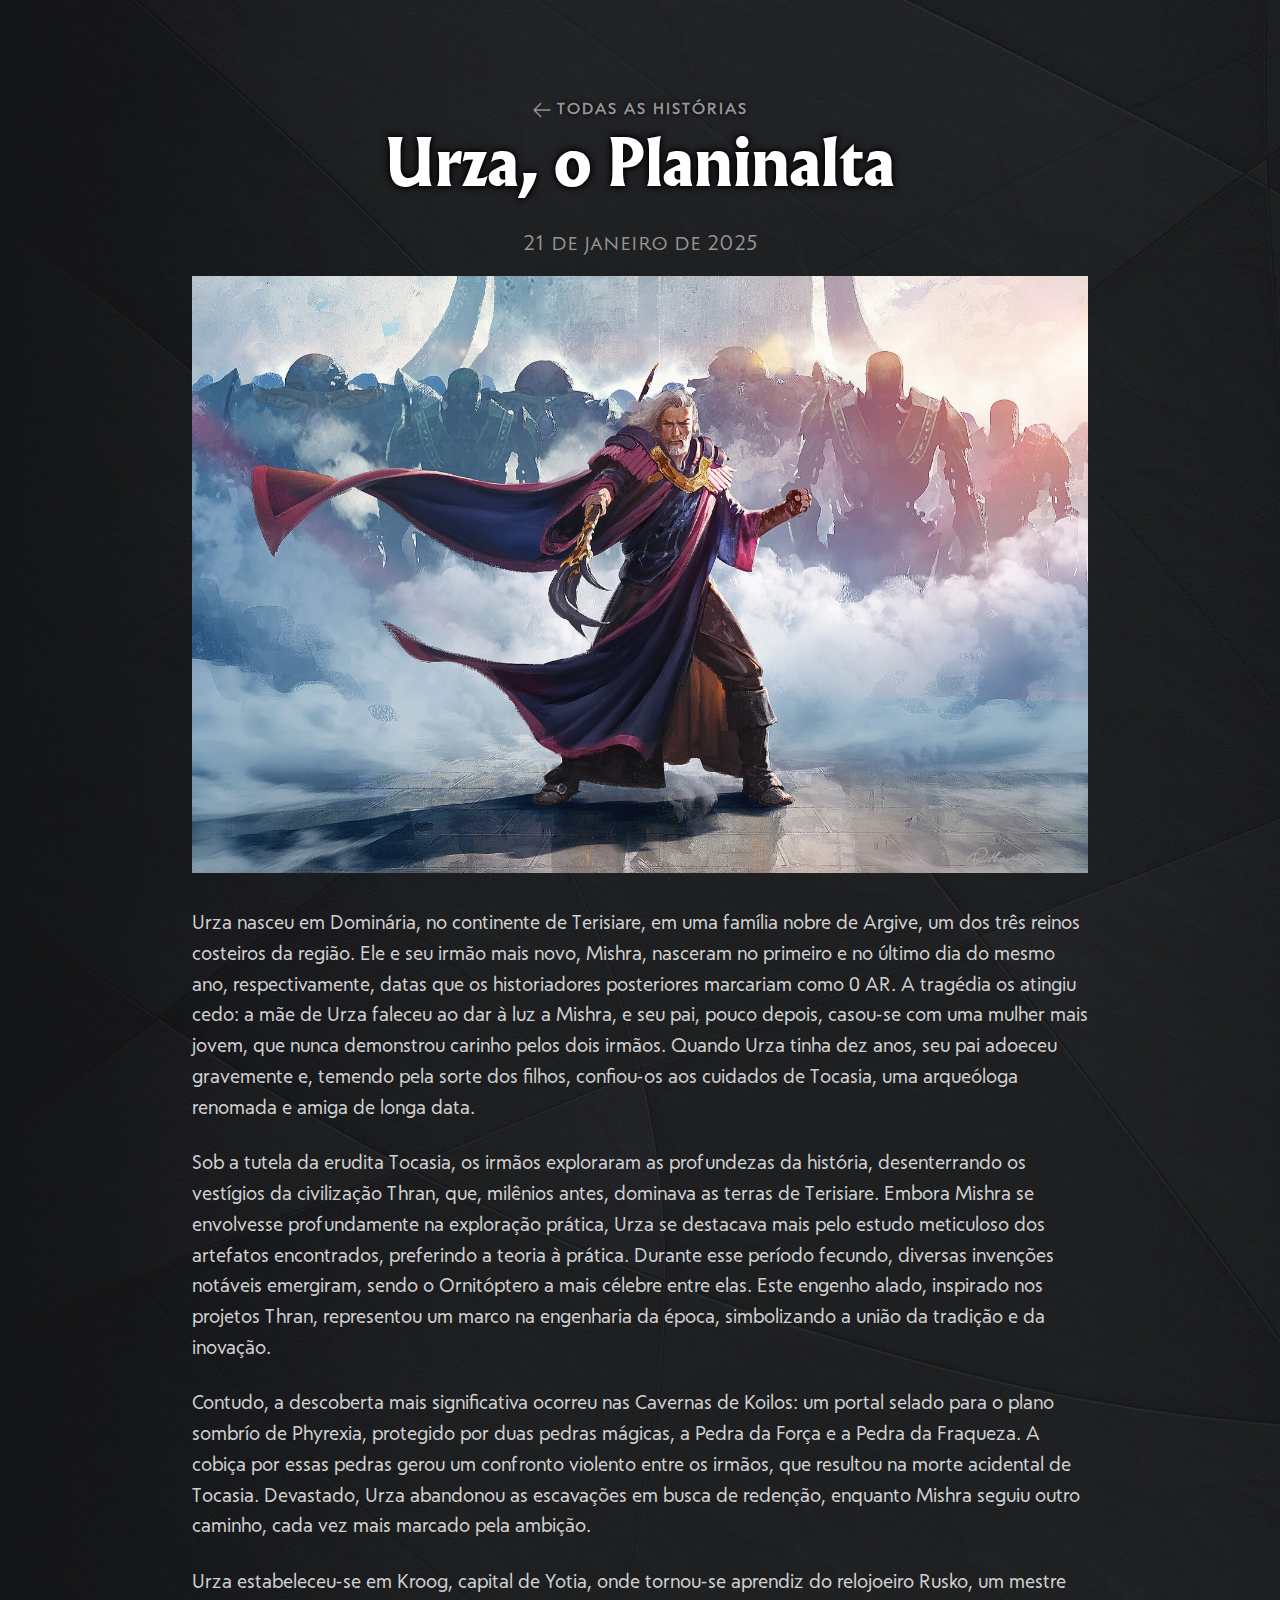
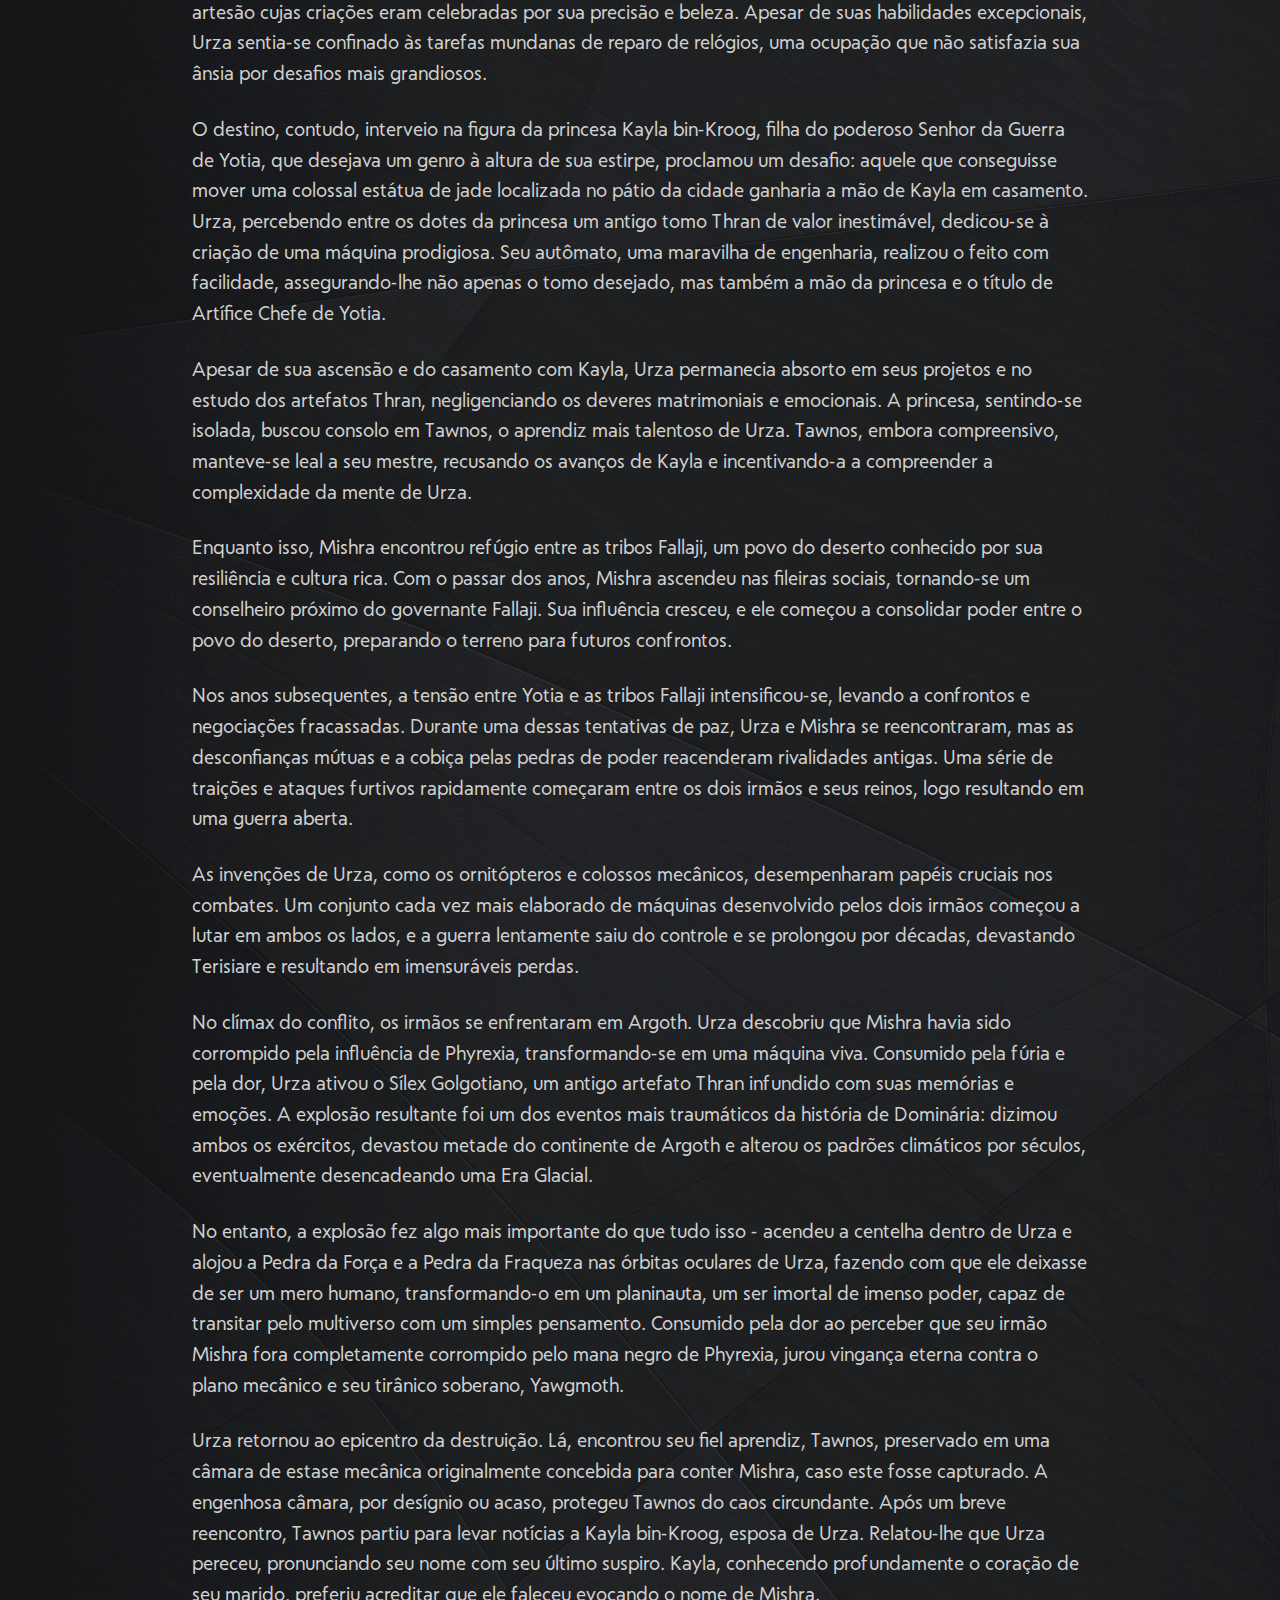
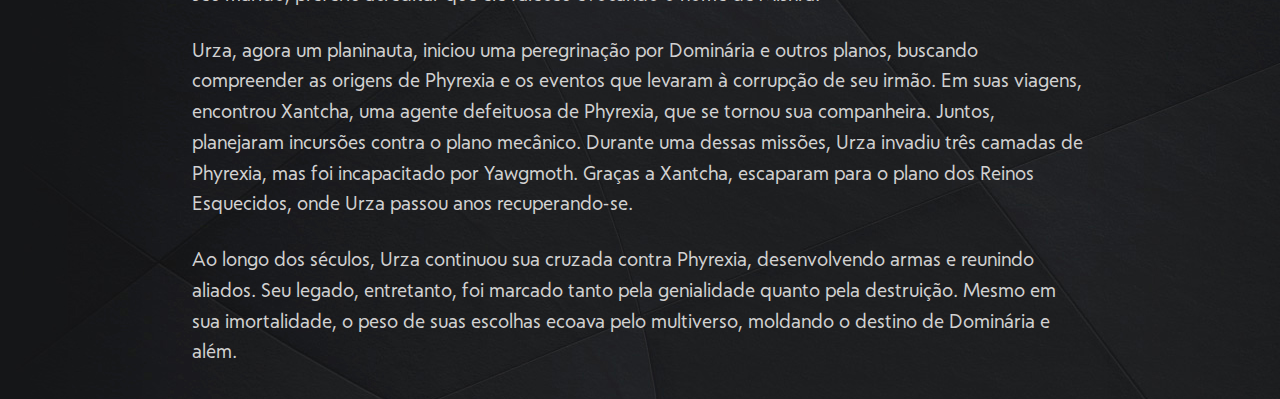
==== index.html @ f4cf6500 "Primeiro commit" ====
<!DOCTYPE html>
<html lang="pt-BR">
  <head>
    <meta charset="UTF-8" />
    <meta name="viewport" content="width=device-width, initial-scale=1.0" />
    <title>Acervo de Personagens RPG</title>
    <link rel="stylesheet" href="css/style.css" />
  </head>
  <body>
    <header class="header">
      <div class="navigation">
        <a href="javascript:void(0);" class="back-link">
          <img src="img/left-arrow.png" alt="Ícone de voltar" class="back-icon" />
          <span class="back-text">TODAS AS HISTÓRIAS</span>
        </a>
      </div>      
      <h1 class="character">Urza, o Planinalta</h1>
      <time class="date">21 de janeiro de 2025</time>
    </header>
    <figure class="image-container">
      <img
        src="/img/Urza-Lord-High-Artificer.jpg"
        alt="Lorde Urza, Alto Artífice"
        class="image"
      />
    </figure>
    <section class="content">
      <p class="paragraph">
        Urza nasceu em Dominária, no continente de Terisiare, em uma família
        nobre de Argive, um dos três reinos costeiros da região. Ele e seu irmão
        mais novo, Mishra, nasceram no primeiro e no último dia do mesmo ano,
        respectivamente, datas que os historiadores posteriores marcariam como 0
        AR. A tragédia os atingiu cedo: a mãe de Urza faleceu ao dar à luz a
        Mishra, e seu pai, pouco depois, casou-se com uma mulher mais jovem, que
        nunca demonstrou carinho pelos dois irmãos. Quando Urza tinha dez anos,
        seu pai adoeceu gravemente e, temendo pela sorte dos filhos, confiou-os
        aos cuidados de Tocasia, uma arqueóloga renomada e amiga de longa data.
      </p>
      <p class="paragraph">
        Sob a tutela da erudita Tocasia, os irmãos exploraram as profundezas da
        história, desenterrando os vestígios da civilização Thran, que, milênios
        antes, dominava as terras de Terisiare. Embora Mishra se envolvesse
        profundamente na exploração prática, Urza se destacava mais pelo estudo
        meticuloso dos artefatos encontrados, preferindo a teoria à prática.
        Durante esse período fecundo, diversas invenções notáveis emergiram,
        sendo o Ornitóptero a mais célebre entre elas. Este engenho alado,
        inspirado nos projetos Thran, representou um marco na engenharia da
        época, simbolizando a união da tradição e da inovação.
      </p>
      <p class="paragraph">
        Contudo, a descoberta mais significativa ocorreu nas Cavernas de Koilos:
        um portal selado para o plano sombrío de Phyrexia, protegido por duas
        pedras mágicas, a Pedra da Força e a Pedra da Fraqueza. A cobiça por
        essas pedras gerou um confronto violento entre os irmãos, que resultou
        na morte acidental de Tocasia. Devastado, Urza abandonou as escavações
        em busca de redenção, enquanto Mishra seguiu outro caminho, cada vez
        mais marcado pela ambição.
      </p>
      <p class="paragraph">
        Urza estabeleceu-se em Kroog, capital de Yotia, onde tornou-se aprendiz
        do relojoeiro Rusko, um mestre artesão cujas criações eram celebradas
        por sua precisão e beleza. Apesar de suas habilidades excepcionais, Urza
        sentia-se confinado às tarefas mundanas de reparo de relógios, uma
        ocupação que não satisfazia sua ânsia por desafios mais grandiosos.
      </p>
      <p class="paragraph">
        O destino, contudo, interveio na figura da princesa Kayla bin-Kroog,
        filha do poderoso Senhor da Guerra de Yotia, que desejava um genro à
        altura de sua estirpe, proclamou um desafio: aquele que conseguisse
        mover uma colossal estátua de jade localizada no pátio da cidade
        ganharia a mão de Kayla em casamento. Urza, percebendo entre os dotes da
        princesa um antigo tomo Thran de valor inestimável, dedicou-se à criação
        de uma máquina prodigiosa. Seu autômato, uma maravilha de engenharia,
        realizou o feito com facilidade, assegurando-lhe não apenas o tomo
        desejado, mas também a mão da princesa e o título de Artífice Chefe de
        Yotia.
      </p>
      <p class="paragraph">
        Apesar de sua ascensão e do casamento com Kayla, Urza permanecia absorto
        em seus projetos e no estudo dos artefatos Thran, negligenciando os
        deveres matrimoniais e emocionais. A princesa, sentindo-se isolada,
        buscou consolo em Tawnos, o aprendiz mais talentoso de Urza. Tawnos,
        embora compreensivo, manteve-se leal a seu mestre, recusando os avanços
        de Kayla e incentivando-a a compreender a complexidade da mente de Urza.
      </p>
      <p class="paragraph">
        Enquanto isso, Mishra encontrou refúgio entre as tribos Fallaji, um povo
        do deserto conhecido por sua resiliência e cultura rica. Com o passar
        dos anos, Mishra ascendeu nas fileiras sociais, tornando-se um
        conselheiro próximo do governante Fallaji. Sua influência cresceu, e ele
        começou a consolidar poder entre o povo do deserto, preparando o terreno
        para futuros confrontos.
      </p>
      <p class="paragraph">
        Nos anos subsequentes, a tensão entre Yotia e as tribos Fallaji
        intensificou-se, levando a confrontos e negociações fracassadas. Durante
        uma dessas tentativas de paz, Urza e Mishra se reencontraram, mas as
        desconfianças mútuas e a cobiça pelas pedras de poder reacenderam
        rivalidades antigas. Uma série de traições e ataques furtivos
        rapidamente começaram entre os dois irmãos e seus reinos, logo
        resultando em uma guerra aberta.
      </p>
      <p class="paragraph">
        As invenções de Urza, como os ornitópteros e colossos mecânicos,
        desempenharam papéis cruciais nos combates. Um conjunto cada vez mais
        elaborado de máquinas desenvolvido pelos dois irmãos começou a lutar em
        ambos os lados, e a guerra lentamente saiu do controle e se prolongou
        por décadas, devastando Terisiare e resultando em imensuráveis perdas.
      </p>
      <p class="paragraph">
        No clímax do conflito, os irmãos se enfrentaram em Argoth. Urza
        descobriu que Mishra havia sido corrompido pela influência de Phyrexia,
        transformando-se em uma máquina viva. Consumido pela fúria e pela dor,
        Urza ativou o Sílex Golgotiano, um antigo artefato Thran infundido com
        suas memórias e emoções. A explosão resultante foi um dos eventos mais
        traumáticos da história de Dominária: dizimou ambos os exércitos,
        devastou metade do continente de Argoth e alterou os padrões climáticos
        por séculos, eventualmente desencadeando uma Era Glacial.
      </p>
      <p class="paragraph">
        No entanto, a explosão fez algo mais importante do que tudo isso -
        acendeu a centelha dentro de Urza e alojou a Pedra da Força e a Pedra da
        Fraqueza nas órbitas oculares de Urza, fazendo com que ele deixasse de
        ser um mero humano, transformando-o em um planinauta, um ser imortal de
        imenso poder, capaz de transitar pelo multiverso com um simples
        pensamento. Consumido pela dor ao perceber que seu irmão Mishra fora
        completamente corrompido pelo mana negro de Phyrexia, jurou vingança
        eterna contra o plano mecânico e seu tirânico soberano, Yawgmoth.
      </p>
      <p class="paragraph">
        Urza retornou ao epicentro da destruição. Lá, encontrou seu fiel
        aprendiz, Tawnos, preservado em uma câmara de estase mecânica
        originalmente concebida para conter Mishra, caso este fosse capturado. A
        engenhosa câmara, por desígnio ou acaso, protegeu Tawnos do caos
        circundante. Após um breve reencontro, Tawnos partiu para levar notícias
        a Kayla bin-Kroog, esposa de Urza. Relatou-lhe que Urza pereceu,
        pronunciando seu nome com seu último suspiro. Kayla, conhecendo
        profundamente o coração de seu marido, preferiu acreditar que ele
        faleceu evocando o nome de Mishra.
      </p>
      <p class="paragraph">
        Urza, agora um planinauta, iniciou uma peregrinação por Dominária e
        outros planos, buscando compreender as origens de Phyrexia e os eventos
        que levaram à corrupção de seu irmão. Em suas viagens, encontrou
        Xantcha, uma agente defeituosa de Phyrexia, que se tornou sua
        companheira. Juntos, planejaram incursões contra o plano mecânico.
        Durante uma dessas missões, Urza invadiu três camadas de Phyrexia, mas
        foi incapacitado por Yawgmoth. Graças a Xantcha, escaparam para o plano
        dos Reinos Esquecidos, onde Urza passou anos recuperando-se.
      </p>
      <p class="paragraph">
        Ao longo dos séculos, Urza continuou sua cruzada contra Phyrexia,
        desenvolvendo armas e reunindo aliados. Seu legado, entretanto, foi
        marcado tanto pela genialidade quanto pela destruição. Mesmo em sua
        imortalidade, o peso de suas escolhas ecoava pelo multiverso, moldando o
        destino de Dominária e além.
      </p>
    </section>
  </body>
</html>
---- css/style.css ----
@font-face {
  font-family: 'Albertus Nova Black';
  src: url('../fonts/Albertus Nova Black/AlbertusNovaBlack.otf') format('opentype');
  font-weight: normal;
  font-style: normal;
}

@font-face {
  font-family: 'Corsica MX';
  src: url('../fonts/Corsica MX/CorsicaMX-Regular.ttf') format('truetype');
  font-weight: normal;
  font-style: normal;
}

@font-face {
  font-family: 'Troy Sans';
  src: url('../fonts/Troy Sans/TroySans.otf') format('opentype');
  font-weight: normal;
  font-style: normal;
}

* {
  margin: 0;
  padding: 0;
  box-sizing: border-box;
  font-family: "Corsica MX", serif;
}

body {
  background-image: url("../img/featured.jpg");
}

.header {
  padding-top: 100px;
  text-align: center;
}

.navigation {
  display: flex;
  justify-content: center;
}

.back-link {
  display: flex;
  align-items: center;
  text-decoration: none;
  transition: filter 0.3s ease;
}

.back-link:hover {
  filter: brightness(1.5);
  cursor: pointer;
}

.back-icon {
  height: 20px;
  width: 20px;
  margin-right: 5px;
}

.back-text {
  color: #969696;
  font-size: 16px;
  font-weight: 800;
  letter-spacing: 2px;
  text-shadow: 0px 0px 4px #000;
}

.character {
  font-family: "Albertus Nova Black", serif;
  font-size: 60px;
  font-weight: 700;
  color: #fff;
  margin: 5px 0 20px;
  text-shadow: 0px 0px 10px #000, 0px 0px 5px #000;
}

.date {
  font-family: "Troy Sans", serif;
  color: #969696;
  font-size: 20px;
}

.image-container {
  text-align: center;
  margin-top: 20px;
}

.image {
  max-width: 70%;
  height: auto;
}

.content {
  width: 70%;
  margin: 30px auto;
}

.paragraph {
  text-align: left;
  font-size: 1.2em;
  line-height: 1.6;
  color: #D1D1D1;
  margin-bottom: 25px;
}

/* Estilos para dispositivos com largura máxima de 480px (smartphones) */
@media (max-width: 480px) {
  .header {
    padding-top: 50px;
  }

  .back-icon {
    height: 15px;
    width: 15px;
  }
  
  .back-text {
    font-size: 14px;
  }

  .character {
    font-size: 35px;
    margin: 10px 0; 
  }

  .date {
    font-size: 14px;
  }

  .image {
    max-width: 90%;
  }

  .content {
    width: 90%;
    margin: 20px auto;
  }

  .paragraph {
    font-size: 1em;
    text-align: justify;
    line-height: 1.5;
  }
}
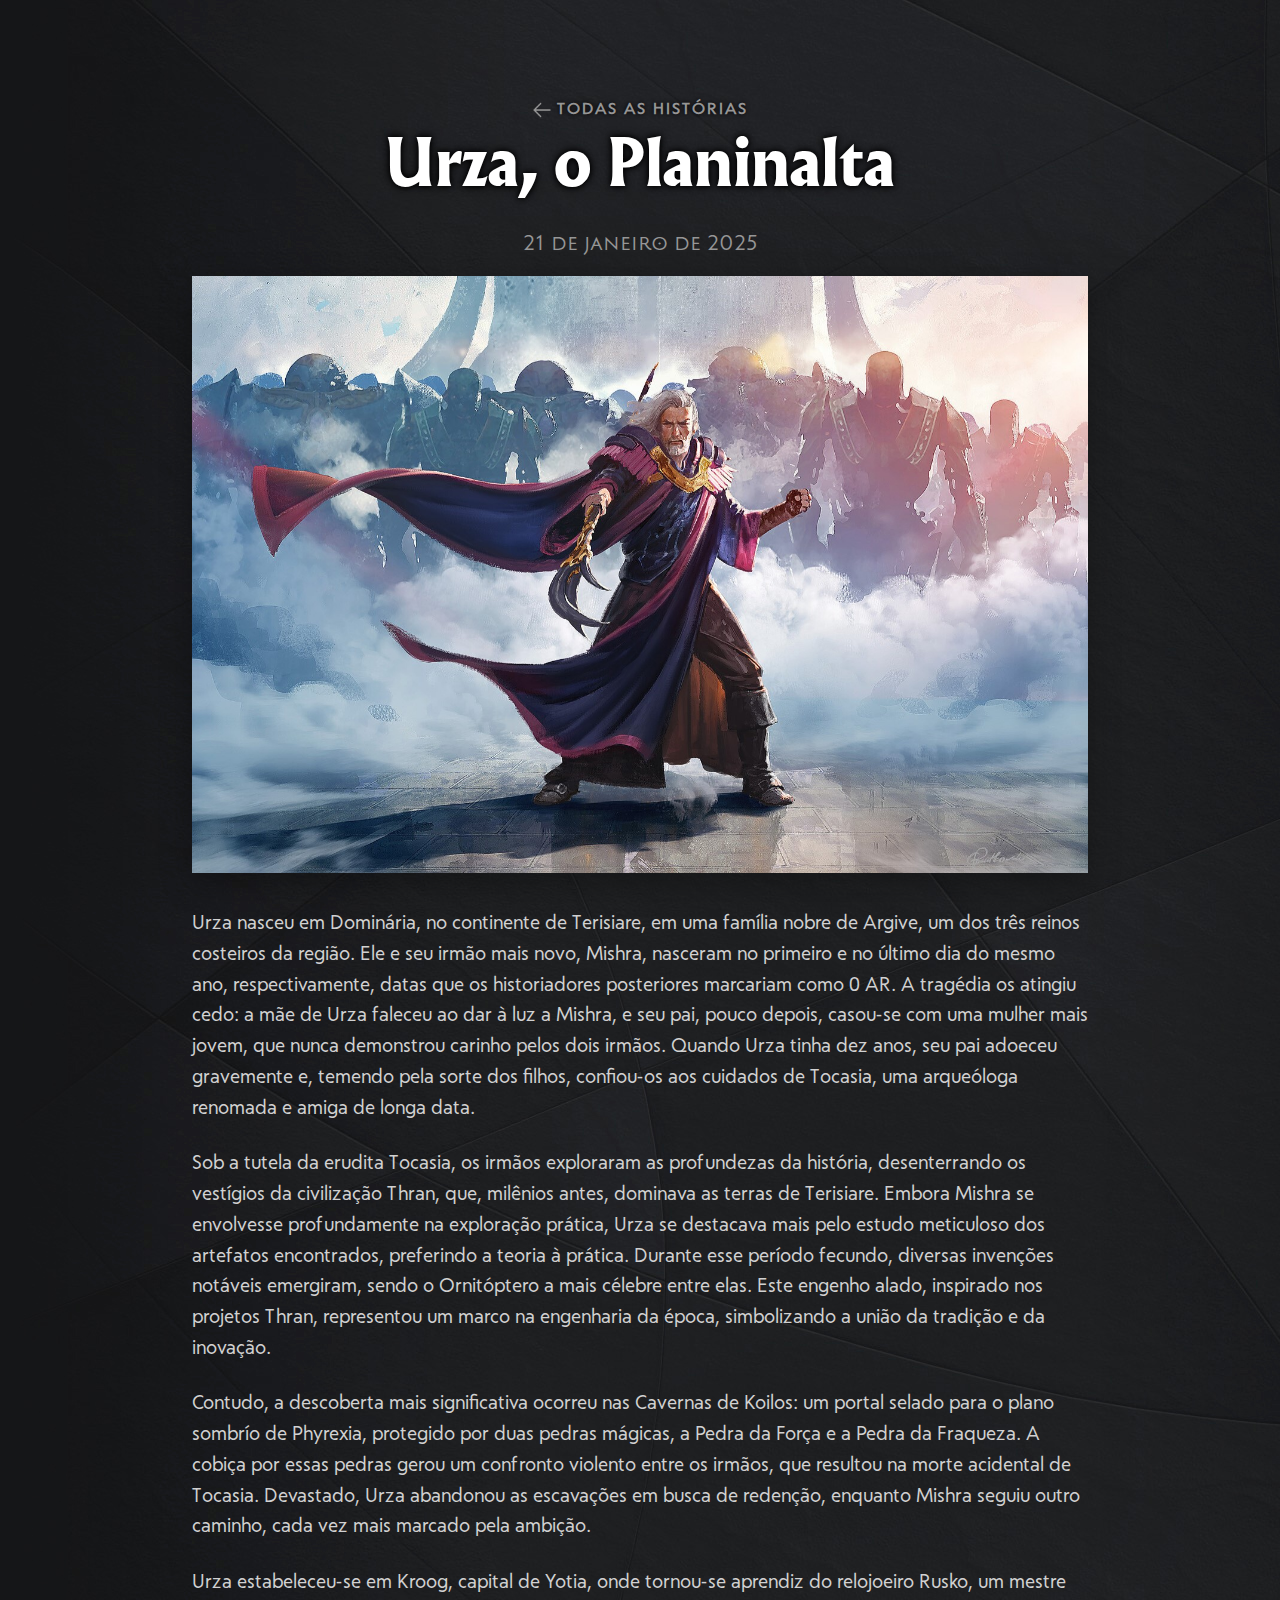
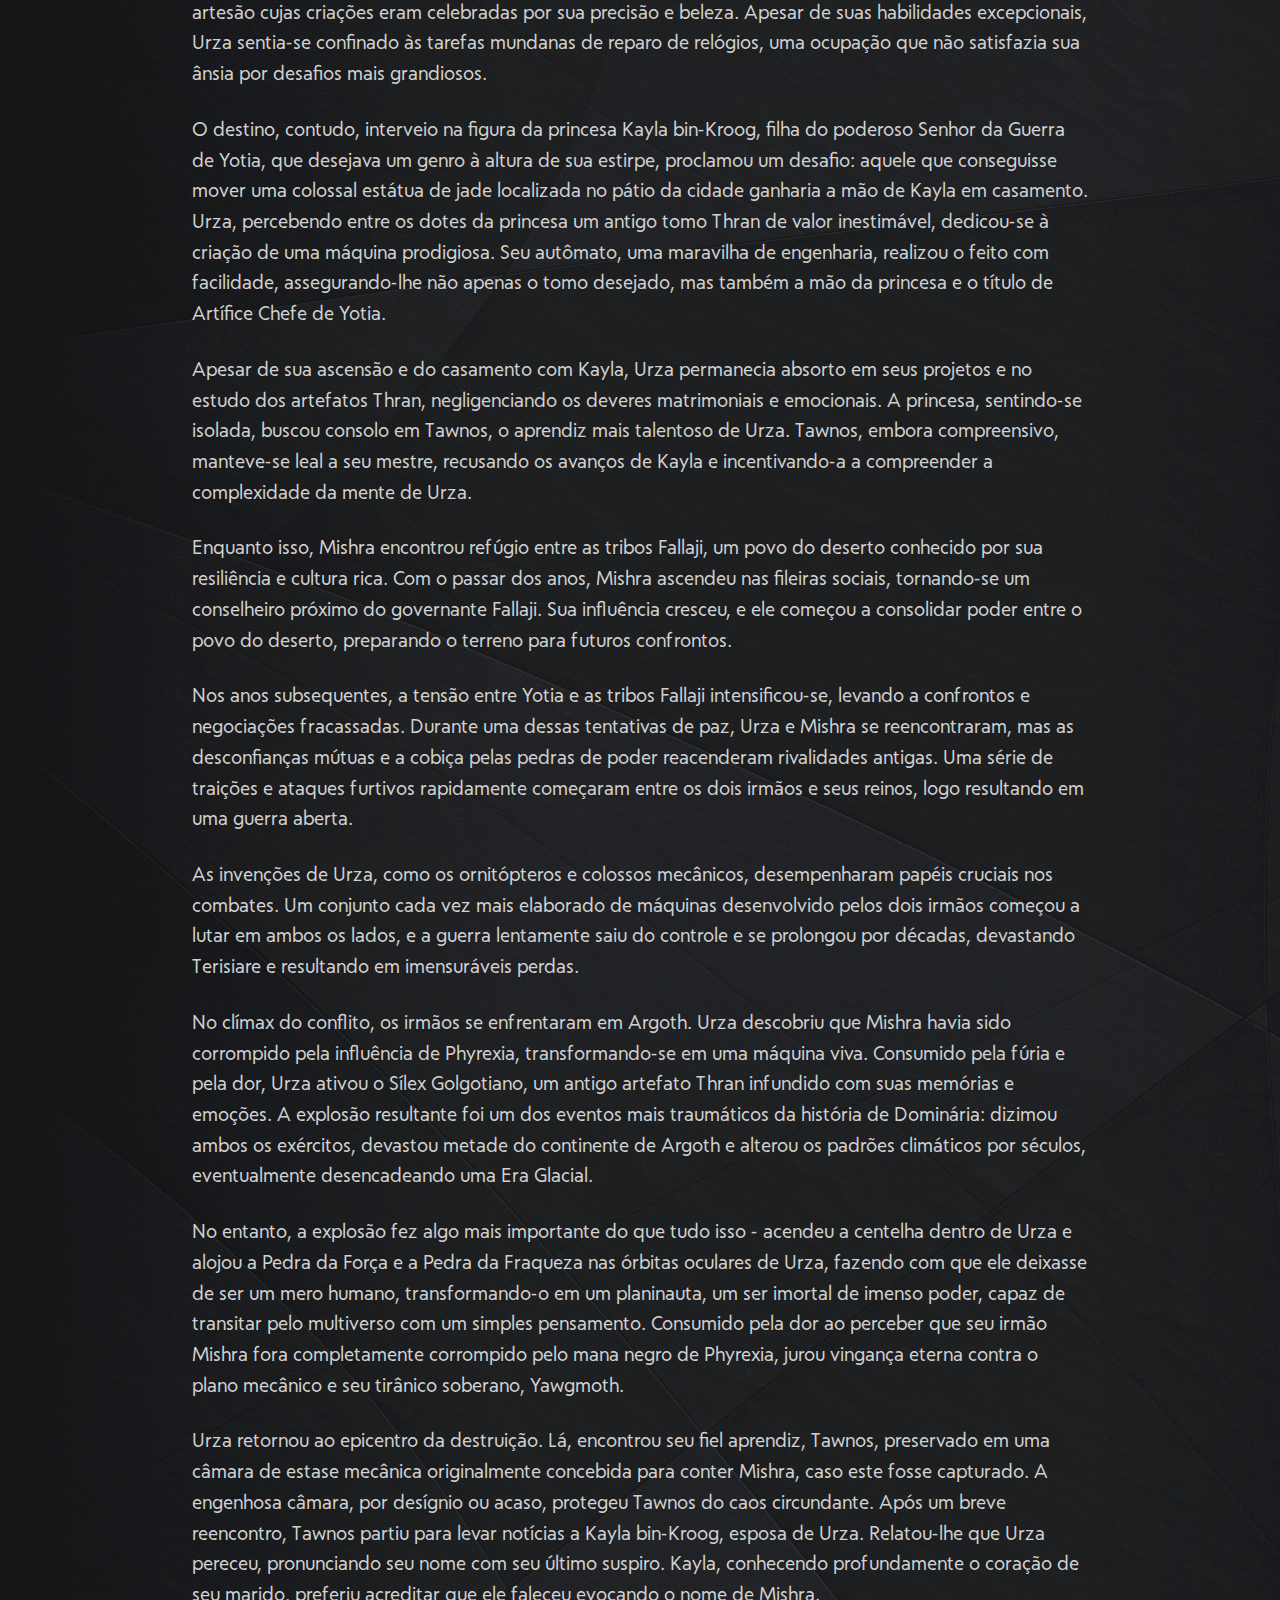
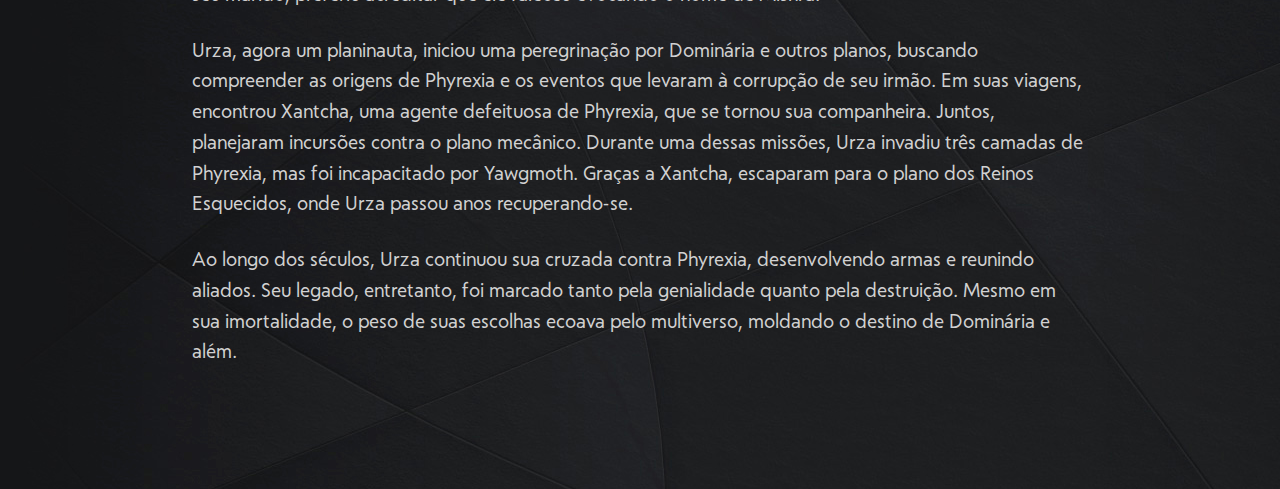
==== commit cb2b7f08: "Animações" ====
--- a/index.html
+++ b/index.html
@@ -15,11 +15,11 @@
         </a>
       </div>      
       <h1 class="character">Urza, o Planinalta</h1>
-      <time class="date">21 de janeiro de 2025</time>
+      <div class="date">21 de janeiro de 2025</div>
     </header>
     <figure class="image-container">
       <img
-        src="/img/Urza-Lord-High-Artificer.jpg"
+        src="img/urza/urza-lord-high-artificer-bg.jpg"
         alt="Lorde Urza, Alto Artífice"
         class="image"
       />
@@ -156,5 +156,7 @@
         destino de Dominária e além.
       </p>
     </section>
+
+    <script src="js/main.js"></script>
   </body>
 </html>
--- a/css/style.css
+++ b/css/style.css
@@ -1,20 +1,21 @@
 @font-face {
-  font-family: 'Albertus Nova Black';
-  src: url('../fonts/Albertus Nova Black/AlbertusNovaBlack.otf') format('opentype');
+  font-family: "Albertus Nova Black";
+  src: url("../fonts/Albertus Nova Black/AlbertusNovaBlack.otf")
+    format("opentype");
   font-weight: normal;
   font-style: normal;
 }
 
 @font-face {
-  font-family: 'Corsica MX';
-  src: url('../fonts/Corsica MX/CorsicaMX-Regular.ttf') format('truetype');
+  font-family: "Corsica MX";
+  src: url("../fonts/Corsica MX/CorsicaMX-Regular.ttf") format("truetype");
   font-weight: normal;
   font-style: normal;
 }
 
 @font-face {
-  font-family: 'Troy Sans';
-  src: url('../fonts/Troy Sans/TroySans.otf') format('opentype');
+  font-family: "Troy Sans";
+  src: url("../fonts/Troy Sans/TroySans.otf") format("opentype");
   font-weight: normal;
   font-style: normal;
 }
@@ -27,7 +28,9 @@
 }
 
 body {
+  cursor: crosshair;
   background-image: url("../img/featured.jpg");
+  padding-bottom: 10vh;
 }
 
 .header {
@@ -84,14 +87,39 @@
 .image-container {
   text-align: center;
   margin-top: 20px;
+  position: relative;
+  display: inline-block;
+  perspective: 1000px;
 }
 
 .image {
   max-width: 70%;
   height: auto;
+  transition: transform 0.1s ease-out, box-shadow 0.1s ease-out;
+  transform-origin: center;
+  transform-style: preserve-3d;
+  box-shadow: 0 10px 30px rgba(0, 0, 0, 0.3);
+}
+
+@keyframes slideUp {
+  0% {
+    opacity: 0;
+    transform: translateY(300px);
+  }
+  100% {
+    opacity: 1;
+    transform: translateY(0px);
+  }
+}
+
+/* Aplica a animação para os elementos */
+.character, .date, .image-container {
+  animation: slideUp 1s ease-out forwards;
+  animation-duration: 1.5s;
 }
 
 .content {
+  cursor: text;
   width: 70%;
   margin: 30px auto;
 }
@@ -100,12 +128,12 @@
   text-align: left;
   font-size: 1.2em;
   line-height: 1.6;
-  color: #D1D1D1;
+  color: #d1d1d1;
   margin-bottom: 25px;
 }
 
 /* Estilos para dispositivos com largura máxima de 480px (smartphones) */
-@media (max-width: 480px) {
+@media (max-width: 678px) {
   .header {
     padding-top: 50px;
   }
@@ -114,14 +142,14 @@
     height: 15px;
     width: 15px;
   }
-  
+
   .back-text {
     font-size: 14px;
   }
 
   .character {
     font-size: 35px;
-    margin: 10px 0; 
+    margin: 10px 0;
   }
 
   .date {
@@ -129,11 +157,11 @@
   }
 
   .image {
-    max-width: 90%;
+    max-width: 85%;
   }
 
   .content {
-    width: 90%;
+    width: 85%;
     margin: 20px auto;
   }
 
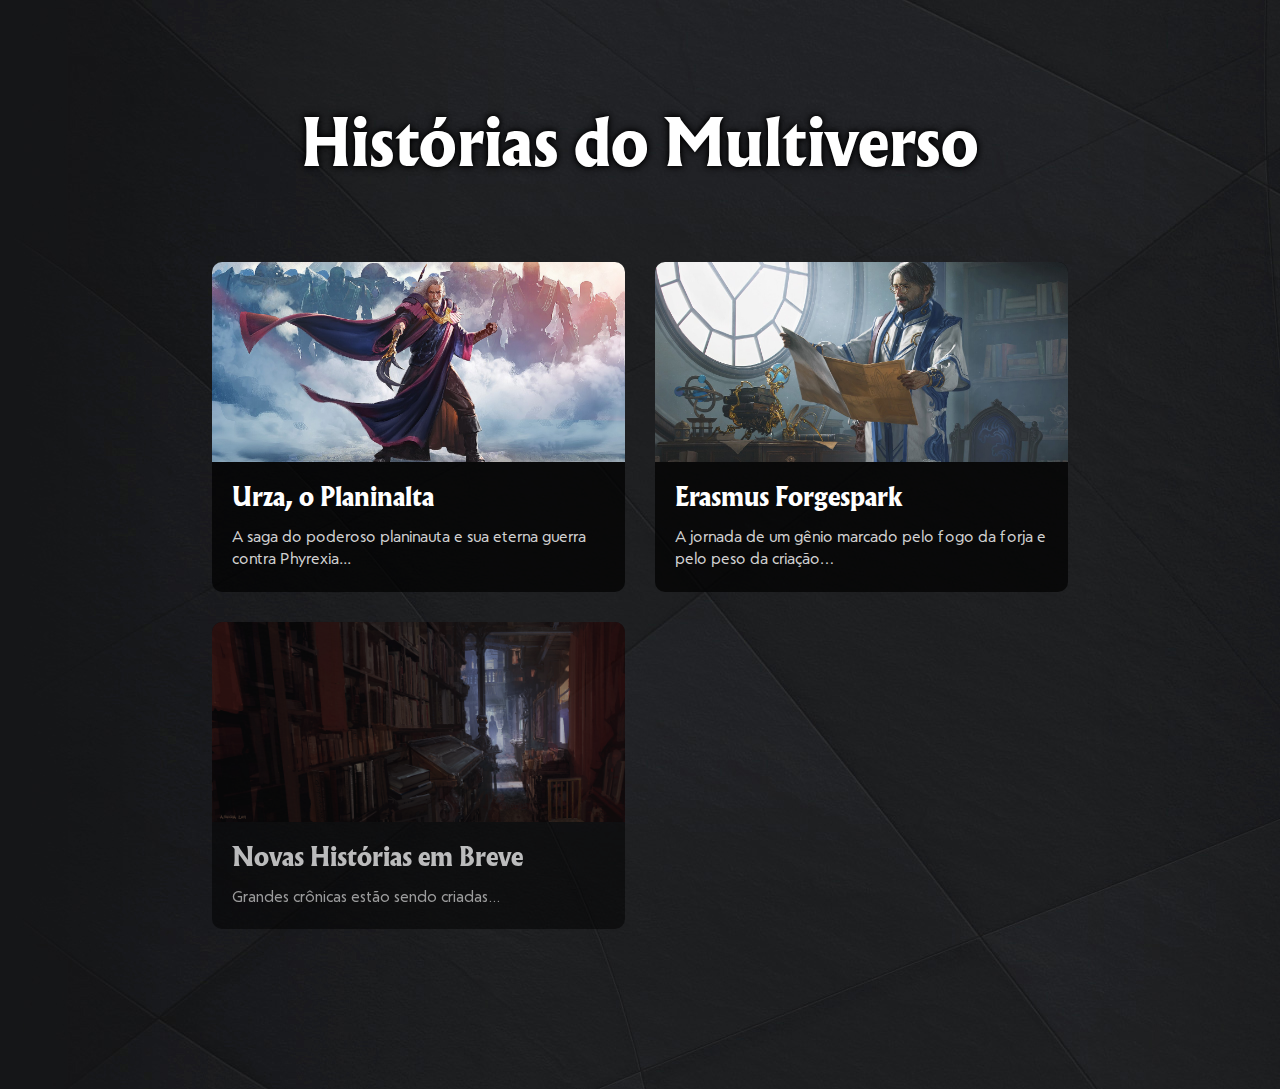
==== commit b6e0e6f2: "criação da página principal e da página do erasmus" ====
--- a/index.html
+++ b/index.html
@@ -3,160 +3,67 @@
   <head>
     <meta charset="UTF-8" />
     <meta name="viewport" content="width=device-width, initial-scale=1.0" />
-    <title>Acervo de Personagens RPG</title>
-    <link rel="stylesheet" href="css/style.css" />
+    <title>Histórias do Multiverso</title>
+    <link rel="stylesheet" href="css/index.css" />
   </head>
   <body>
     <header class="header">
-      <div class="navigation">
-        <a href="javascript:void(0);" class="back-link">
-          <img src="img/left-arrow.png" alt="Ícone de voltar" class="back-icon" />
-          <span class="back-text">TODAS AS HISTÓRIAS</span>
-        </a>
-      </div>      
-      <h1 class="character">Urza, o Planinalta</h1>
-      <div class="date">21 de janeiro de 2025</div>
+      <h1 class="title">Histórias do Multiverso</h1>
     </header>
-    <figure class="image-container">
-      <img
-        src="img/urza/urza-lord-high-artificer-bg.jpg"
-        alt="Lorde Urza, Alto Artífice"
-        class="image"
-      />
-    </figure>
-    <section class="content">
-      <p class="paragraph">
-        Urza nasceu em Dominária, no continente de Terisiare, em uma família
-        nobre de Argive, um dos três reinos costeiros da região. Ele e seu irmão
-        mais novo, Mishra, nasceram no primeiro e no último dia do mesmo ano,
-        respectivamente, datas que os historiadores posteriores marcariam como 0
-        AR. A tragédia os atingiu cedo: a mãe de Urza faleceu ao dar à luz a
-        Mishra, e seu pai, pouco depois, casou-se com uma mulher mais jovem, que
-        nunca demonstrou carinho pelos dois irmãos. Quando Urza tinha dez anos,
-        seu pai adoeceu gravemente e, temendo pela sorte dos filhos, confiou-os
-        aos cuidados de Tocasia, uma arqueóloga renomada e amiga de longa data.
-      </p>
-      <p class="paragraph">
-        Sob a tutela da erudita Tocasia, os irmãos exploraram as profundezas da
-        história, desenterrando os vestígios da civilização Thran, que, milênios
-        antes, dominava as terras de Terisiare. Embora Mishra se envolvesse
-        profundamente na exploração prática, Urza se destacava mais pelo estudo
-        meticuloso dos artefatos encontrados, preferindo a teoria à prática.
-        Durante esse período fecundo, diversas invenções notáveis emergiram,
-        sendo o Ornitóptero a mais célebre entre elas. Este engenho alado,
-        inspirado nos projetos Thran, representou um marco na engenharia da
-        época, simbolizando a união da tradição e da inovação.
-      </p>
-      <p class="paragraph">
-        Contudo, a descoberta mais significativa ocorreu nas Cavernas de Koilos:
-        um portal selado para o plano sombrío de Phyrexia, protegido por duas
-        pedras mágicas, a Pedra da Força e a Pedra da Fraqueza. A cobiça por
-        essas pedras gerou um confronto violento entre os irmãos, que resultou
-        na morte acidental de Tocasia. Devastado, Urza abandonou as escavações
-        em busca de redenção, enquanto Mishra seguiu outro caminho, cada vez
-        mais marcado pela ambição.
-      </p>
-      <p class="paragraph">
-        Urza estabeleceu-se em Kroog, capital de Yotia, onde tornou-se aprendiz
-        do relojoeiro Rusko, um mestre artesão cujas criações eram celebradas
-        por sua precisão e beleza. Apesar de suas habilidades excepcionais, Urza
-        sentia-se confinado às tarefas mundanas de reparo de relógios, uma
-        ocupação que não satisfazia sua ânsia por desafios mais grandiosos.
-      </p>
-      <p class="paragraph">
-        O destino, contudo, interveio na figura da princesa Kayla bin-Kroog,
-        filha do poderoso Senhor da Guerra de Yotia, que desejava um genro à
-        altura de sua estirpe, proclamou um desafio: aquele que conseguisse
-        mover uma colossal estátua de jade localizada no pátio da cidade
-        ganharia a mão de Kayla em casamento. Urza, percebendo entre os dotes da
-        princesa um antigo tomo Thran de valor inestimável, dedicou-se à criação
-        de uma máquina prodigiosa. Seu autômato, uma maravilha de engenharia,
-        realizou o feito com facilidade, assegurando-lhe não apenas o tomo
-        desejado, mas também a mão da princesa e o título de Artífice Chefe de
-        Yotia.
-      </p>
-      <p class="paragraph">
-        Apesar de sua ascensão e do casamento com Kayla, Urza permanecia absorto
-        em seus projetos e no estudo dos artefatos Thran, negligenciando os
-        deveres matrimoniais e emocionais. A princesa, sentindo-se isolada,
-        buscou consolo em Tawnos, o aprendiz mais talentoso de Urza. Tawnos,
-        embora compreensivo, manteve-se leal a seu mestre, recusando os avanços
-        de Kayla e incentivando-a a compreender a complexidade da mente de Urza.
-      </p>
-      <p class="paragraph">
-        Enquanto isso, Mishra encontrou refúgio entre as tribos Fallaji, um povo
-        do deserto conhecido por sua resiliência e cultura rica. Com o passar
-        dos anos, Mishra ascendeu nas fileiras sociais, tornando-se um
-        conselheiro próximo do governante Fallaji. Sua influência cresceu, e ele
-        começou a consolidar poder entre o povo do deserto, preparando o terreno
-        para futuros confrontos.
-      </p>
-      <p class="paragraph">
-        Nos anos subsequentes, a tensão entre Yotia e as tribos Fallaji
-        intensificou-se, levando a confrontos e negociações fracassadas. Durante
-        uma dessas tentativas de paz, Urza e Mishra se reencontraram, mas as
-        desconfianças mútuas e a cobiça pelas pedras de poder reacenderam
-        rivalidades antigas. Uma série de traições e ataques furtivos
-        rapidamente começaram entre os dois irmãos e seus reinos, logo
-        resultando em uma guerra aberta.
-      </p>
-      <p class="paragraph">
-        As invenções de Urza, como os ornitópteros e colossos mecânicos,
-        desempenharam papéis cruciais nos combates. Um conjunto cada vez mais
-        elaborado de máquinas desenvolvido pelos dois irmãos começou a lutar em
-        ambos os lados, e a guerra lentamente saiu do controle e se prolongou
-        por décadas, devastando Terisiare e resultando em imensuráveis perdas.
-      </p>
-      <p class="paragraph">
-        No clímax do conflito, os irmãos se enfrentaram em Argoth. Urza
-        descobriu que Mishra havia sido corrompido pela influência de Phyrexia,
-        transformando-se em uma máquina viva. Consumido pela fúria e pela dor,
-        Urza ativou o Sílex Golgotiano, um antigo artefato Thran infundido com
-        suas memórias e emoções. A explosão resultante foi um dos eventos mais
-        traumáticos da história de Dominária: dizimou ambos os exércitos,
-        devastou metade do continente de Argoth e alterou os padrões climáticos
-        por séculos, eventualmente desencadeando uma Era Glacial.
-      </p>
-      <p class="paragraph">
-        No entanto, a explosão fez algo mais importante do que tudo isso -
-        acendeu a centelha dentro de Urza e alojou a Pedra da Força e a Pedra da
-        Fraqueza nas órbitas oculares de Urza, fazendo com que ele deixasse de
-        ser um mero humano, transformando-o em um planinauta, um ser imortal de
-        imenso poder, capaz de transitar pelo multiverso com um simples
-        pensamento. Consumido pela dor ao perceber que seu irmão Mishra fora
-        completamente corrompido pelo mana negro de Phyrexia, jurou vingança
-        eterna contra o plano mecânico e seu tirânico soberano, Yawgmoth.
-      </p>
-      <p class="paragraph">
-        Urza retornou ao epicentro da destruição. Lá, encontrou seu fiel
-        aprendiz, Tawnos, preservado em uma câmara de estase mecânica
-        originalmente concebida para conter Mishra, caso este fosse capturado. A
-        engenhosa câmara, por desígnio ou acaso, protegeu Tawnos do caos
-        circundante. Após um breve reencontro, Tawnos partiu para levar notícias
-        a Kayla bin-Kroog, esposa de Urza. Relatou-lhe que Urza pereceu,
-        pronunciando seu nome com seu último suspiro. Kayla, conhecendo
-        profundamente o coração de seu marido, preferiu acreditar que ele
-        faleceu evocando o nome de Mishra.
-      </p>
-      <p class="paragraph">
-        Urza, agora um planinauta, iniciou uma peregrinação por Dominária e
-        outros planos, buscando compreender as origens de Phyrexia e os eventos
-        que levaram à corrupção de seu irmão. Em suas viagens, encontrou
-        Xantcha, uma agente defeituosa de Phyrexia, que se tornou sua
-        companheira. Juntos, planejaram incursões contra o plano mecânico.
-        Durante uma dessas missões, Urza invadiu três camadas de Phyrexia, mas
-        foi incapacitado por Yawgmoth. Graças a Xantcha, escaparam para o plano
-        dos Reinos Esquecidos, onde Urza passou anos recuperando-se.
-      </p>
-      <p class="paragraph">
-        Ao longo dos séculos, Urza continuou sua cruzada contra Phyrexia,
-        desenvolvendo armas e reunindo aliados. Seu legado, entretanto, foi
-        marcado tanto pela genialidade quanto pela destruição. Mesmo em sua
-        imortalidade, o peso de suas escolhas ecoava pelo multiverso, moldando o
-        destino de Dominária e além.
-      </p>
+
+    <section class="stories-list">
+      <!-- Card da história do Urza -->
+      <a href="urza.html" class="story-card">
+        <div class="story-image-container">
+          <img
+            src="img/urza/urza-lord-high-artificer-bg.jpg"
+            alt="Urza, o Planinalta"
+            class="story-image"
+          />
+        </div>
+        <div class="story-content">
+          <h2 class="story-title">Urza, o Planinalta</h2>
+          <p class="story-excerpt">
+            A saga do poderoso planinauta e sua eterna guerra contra Phyrexia...
+          </p>
+        </div>
+      </a>
+
+      <!-- Card da história do Erasmus -->
+      <a href="erasmus.html" class="story-card">
+        <div class="story-image-container">
+          <img
+            src="img/erasmus/lie-setiawan-430058-final.jpg"
+            alt="Erasmus Forgespark"
+            class="story-image"
+          />
+        </div>
+        <div class="story-content">
+          <h2 class="story-title">Erasmus Forgespark</h2>
+          <p class="story-excerpt">
+            A jornada de um gênio marcado pelo fogo da forja e pelo
+            peso da criação…
+          </p>
+        </div>
+      </a>
+
+      <!-- Template para futuras histórias -->
+      <a href="#" class="story-card coming-soon">
+        <div class="story-image-container">
+          <img
+            src="img/andreas-rocha-oldbookshop02.jpg"
+            alt="Em Breve"
+            class="story-image"
+          />
+        </div>
+        <div class="story-content">
+          <h2 class="story-title">Novas Histórias em Breve</h2>
+          <p class="story-excerpt">
+            Grandes crônicas estão sendo criadas...
+          </p>
+        </div>
+      </a>
     </section>
-
     <script src="js/main.js"></script>
   </body>
 </html>
--- a/css/index.css
+++ b/css/index.css
@@ -0,0 +1,125 @@
+@import url("global.css");
+
+body {
+  background-image: url("../img/featured.jpg");
+}
+
+.header {
+  padding-top: 100px;
+  text-align: center;
+}
+
+.title {
+  font-family: "Albertus Nova Black", serif;
+  font-size: 60px;
+  font-weight: 700;
+  color: #fff;
+  margin: 5px 0 20px;
+  text-shadow: 0px 0px 10px #000, 0px 0px 5px #000;
+}
+
+.stories-list {
+  width: 70%;
+  margin: 50px auto;
+  display: grid;
+  grid-template-columns: repeat(auto-fill, minmax(300px, 1fr));
+  gap: 30px;
+  padding: 20px;
+}
+
+.story-card {
+  background: rgba(0, 0, 0, 0.7);
+  border-radius: 10px;
+  overflow: hidden;
+  text-decoration: none;
+  transition: transform 0.3s ease, box-shadow 0.3s ease;
+  display: flex;
+  flex-direction: column;
+}
+
+.story-card:hover {
+  transform: translateY(-5px);
+  box-shadow: 0 10px 30px rgba(0, 0, 0, 0.5);
+}
+
+.story-image-container {
+  height: 200px;
+  overflow: hidden;
+  position: relative;
+}
+
+.story-image {
+  width: 100%;
+  height: 100%;
+  object-fit: cover;
+  transition: transform 0.3s ease;
+}
+
+.story-card:hover .story-image {
+  transform: scale(1.05);
+}
+
+.story-content {
+  padding: 20px;
+  flex-grow: 1;
+}
+
+.story-title {
+  font-family: "Albertus Nova Black", serif;
+  color: #fff;
+  font-size: 1.5em;
+  margin-bottom: 10px;
+}
+
+.story-excerpt {
+  color: #d1d1d1;
+  font-size: 1em;
+  line-height: 1.4;
+}
+
+.coming-soon {
+  opacity: 0.7;
+  filter: grayscale(0.3);
+}
+
+.coming-soon:hover {
+  opacity: 0.9;
+  filter: grayscale(0);
+}
+
+@media (max-width: 768px) {
+  .header {
+    padding-top: 50px;
+  }
+
+  .title {
+    font-size: 35px;
+    margin: 10px 0;
+  }
+
+  .stories-list {
+    width: 85%;
+    grid-template-columns: 1fr;
+  }
+  
+  .story-image-container {
+    height: 150px;
+  }
+  
+  .story-content {
+    padding: 15px;
+  }
+  
+  .story-title {
+    font-size: 1.3em;
+  }
+  
+  .story-date {
+    font-size: 0.8em;
+  }
+  
+  .story-excerpt {
+    font-size: 0.9em;
+  }
+}
+
